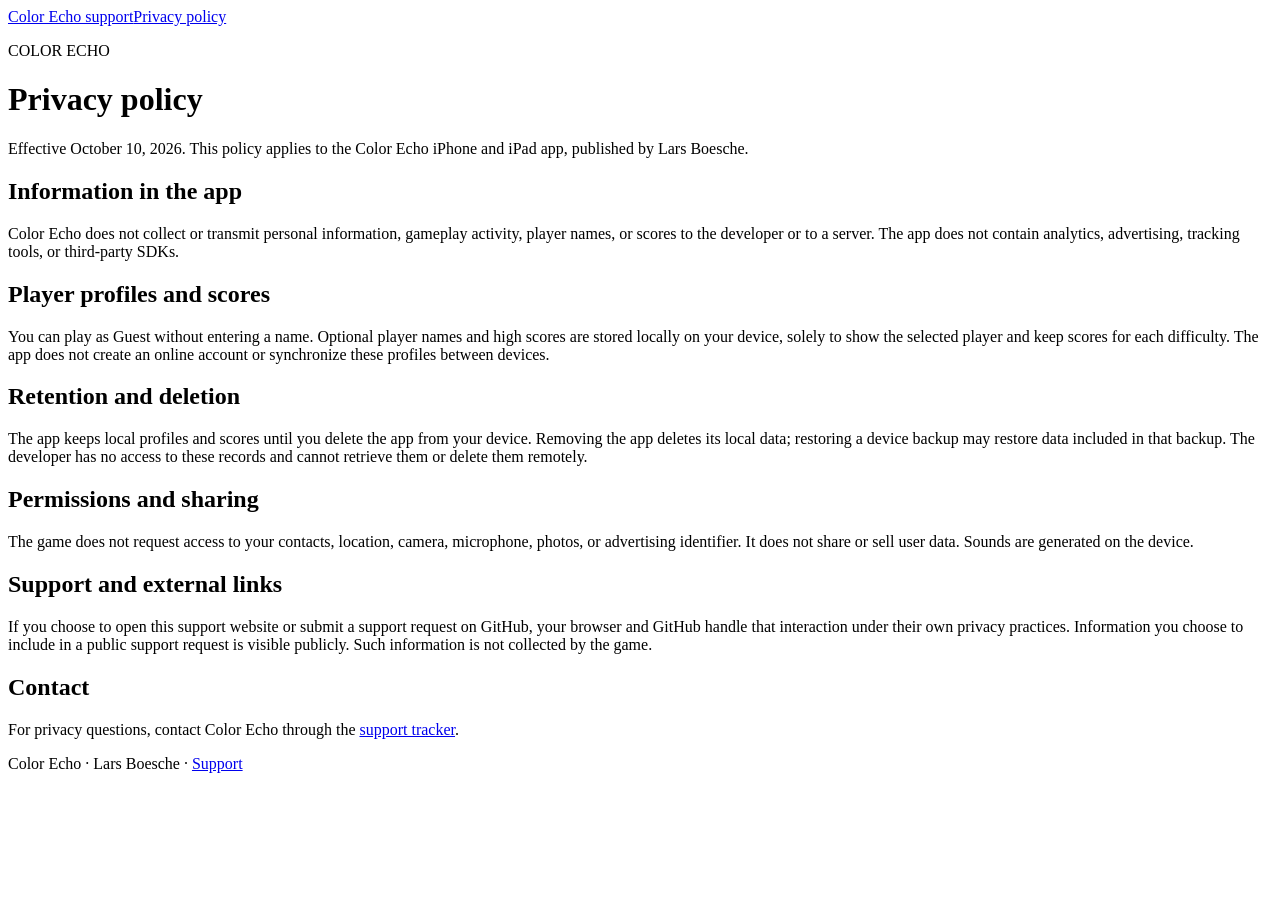
==== privacy.html @ bf8defc1 "Publish Color Echo privacy.html" ====
<!doctype html>
<html lang="en"><head><meta charset="utf-8"><meta name="viewport" content="width=device-width, initial-scale=1"><title>Color Echo — Privacy Policy</title><meta name="description" content="Color Echo stores player names and scores on your device and does not collect or transmit them."><link rel="stylesheet" href="style.css"></head><body><main>
<nav><a href="index.html">Color Echo support</a><a href="privacy.html" aria-current="page">Privacy policy</a></nav>
<p class="eyebrow">COLOR ECHO</p><h1>Privacy policy</h1><p>Effective October 10, 2026. This policy applies to the Color Echo iPhone and iPad app, published by Lars Boesche.</p>
<h2>Information in the app</h2><p>Color Echo does not collect or transmit personal information, gameplay activity, player names, or scores to the developer or to a server. The app does not contain analytics, advertising, tracking tools, or third-party SDKs.</p>
<h2>Player profiles and scores</h2><p>You can play as Guest without entering a name. Optional player names and high scores are stored locally on your device, solely to show the selected player and keep scores for each difficulty. The app does not create an online account or synchronize these profiles between devices.</p>
<h2>Retention and deletion</h2><p>The app keeps local profiles and scores until you delete the app from your device. Removing the app deletes its local data; restoring a device backup may restore data included in that backup. The developer has no access to these records and cannot retrieve them or delete them remotely.</p>
<h2>Permissions and sharing</h2><p>The game does not request access to your contacts, location, camera, microphone, photos, or advertising identifier. It does not share or sell user data. Sounds are generated on the device.</p>
<h2>Support and external links</h2><p>If you choose to open this support website or submit a support request on GitHub, your browser and GitHub handle that interaction under their own privacy practices. Information you choose to include in a public support request is visible publicly. Such information is not collected by the game.</p>
<h2>Contact</h2><p>For privacy questions, contact Color Echo through the <a href="https://github.com/space4092/color-echo-support/issues">support tracker</a>.</p>
<footer>Color Echo · Lars Boesche · <a href="index.html">Support</a></footer>
</main></body></html>
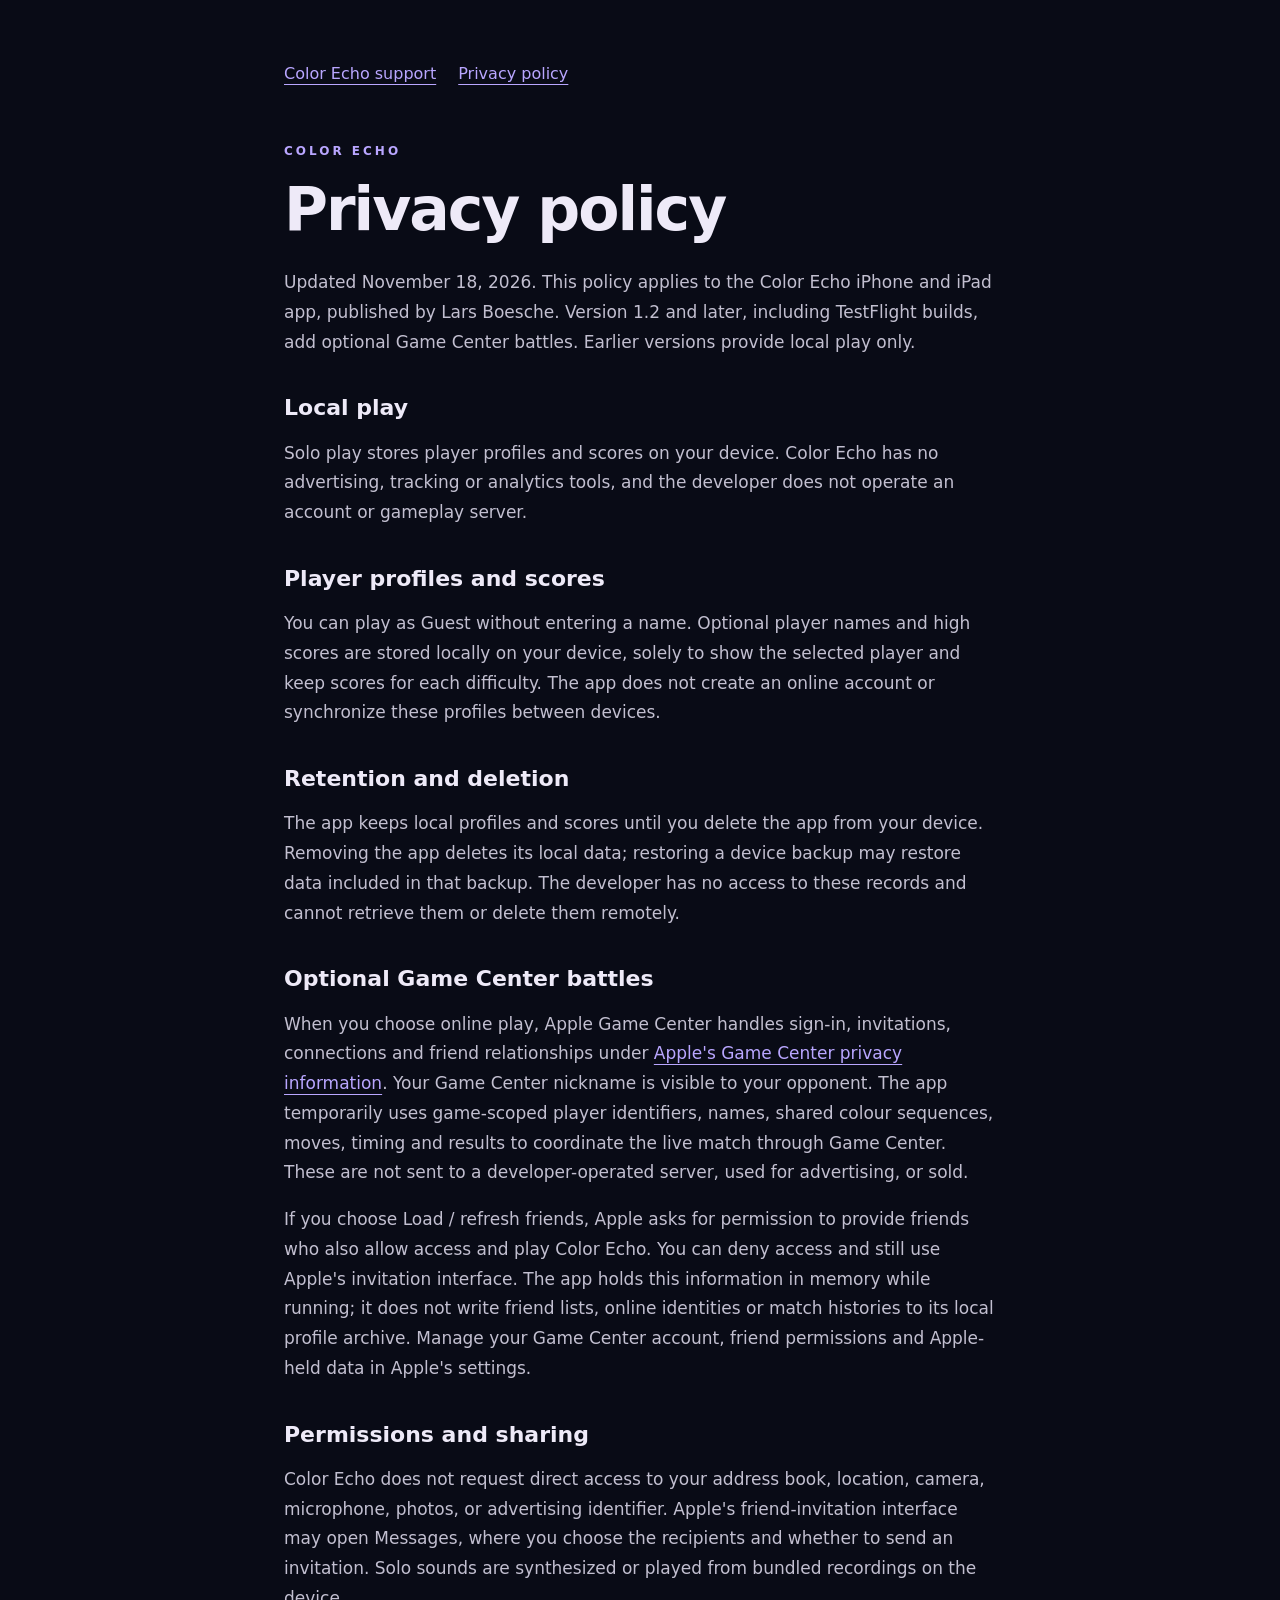
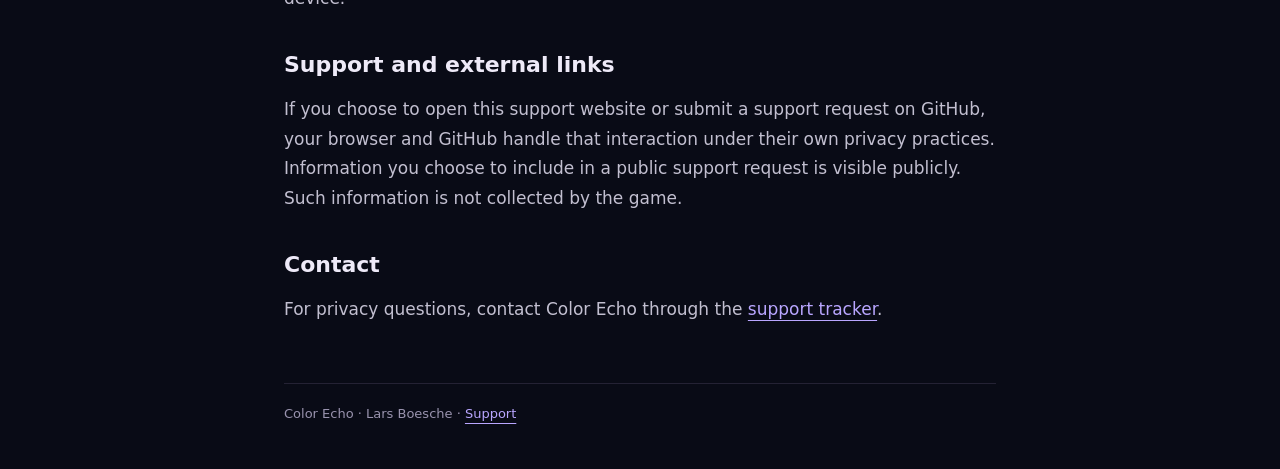
==== commit 8421314f: "Publish Color Echo privacy.html" ====
--- a/privacy.html
+++ b/privacy.html
@@ -1,11 +1,12 @@
 <!doctype html>
-<html lang="en"><head><meta charset="utf-8"><meta name="viewport" content="width=device-width, initial-scale=1"><title>Color Echo — Privacy Policy</title><meta name="description" content="Color Echo stores player names and scores on your device and does not collect or transmit them."><link rel="stylesheet" href="style.css"></head><body><main>
+<html lang="en"><head><meta charset="utf-8"><meta name="viewport" content="width=device-width, initial-scale=1"><title>Color Echo — Privacy Policy</title><meta name="description" content="Privacy information for Color Echo local play and optional Game Center battles."><link rel="stylesheet" href="style.css"></head><body><main>
 <nav><a href="index.html">Color Echo support</a><a href="privacy.html" aria-current="page">Privacy policy</a></nav>
-<p class="eyebrow">COLOR ECHO</p><h1>Privacy policy</h1><p>Effective October 10, 2026. This policy applies to the Color Echo iPhone and iPad app, published by Lars Boesche.</p>
-<h2>Information in the app</h2><p>Color Echo does not collect or transmit personal information, gameplay activity, player names, or scores to the developer or to a server. The app does not contain analytics, advertising, tracking tools, or third-party SDKs.</p>
+<p class="eyebrow">COLOR ECHO</p><h1>Privacy policy</h1><p>Updated November 18, 2026. This policy applies to the Color Echo iPhone and iPad app, published by Lars Boesche. Version 1.2 and later, including TestFlight builds, add optional Game Center battles. Earlier versions provide local play only.</p>
+<h2>Local play</h2><p>Solo play stores player profiles and scores on your device. Color Echo has no advertising, tracking or analytics tools, and the developer does not operate an account or gameplay server.</p>
 <h2>Player profiles and scores</h2><p>You can play as Guest without entering a name. Optional player names and high scores are stored locally on your device, solely to show the selected player and keep scores for each difficulty. The app does not create an online account or synchronize these profiles between devices.</p>
 <h2>Retention and deletion</h2><p>The app keeps local profiles and scores until you delete the app from your device. Removing the app deletes its local data; restoring a device backup may restore data included in that backup. The developer has no access to these records and cannot retrieve them or delete them remotely.</p>
-<h2>Permissions and sharing</h2><p>The game does not request access to your contacts, location, camera, microphone, photos, or advertising identifier. It does not share or sell user data. Sounds are generated on the device.</p>
+<h2>Optional Game Center battles</h2><p>When you choose online play, Apple Game Center handles sign-in, invitations, connections and friend relationships under <a href="https://www.apple.com/legal/privacy/data/en/game-center/">Apple's Game Center privacy information</a>. Your Game Center nickname is visible to your opponent. The app temporarily uses game-scoped player identifiers, names, shared colour sequences, moves, timing and results to coordinate the live match through Game Center. These are not sent to a developer-operated server, used for advertising, or sold.</p><p>If you choose Load / refresh friends, Apple asks for permission to provide friends who also allow access and play Color Echo. You can deny access and still use Apple's invitation interface. The app holds this information in memory while running; it does not write friend lists, online identities or match histories to its local profile archive. Manage your Game Center account, friend permissions and Apple-held data in Apple's settings.</p>
+<h2>Permissions and sharing</h2><p>Color Echo does not request direct access to your address book, location, camera, microphone, photos, or advertising identifier. Apple's friend-invitation interface may open Messages, where you choose the recipients and whether to send an invitation. Solo sounds are synthesized or played from bundled recordings on the device.</p>
 <h2>Support and external links</h2><p>If you choose to open this support website or submit a support request on GitHub, your browser and GitHub handle that interaction under their own privacy practices. Information you choose to include in a public support request is visible publicly. Such information is not collected by the game.</p>
 <h2>Contact</h2><p>For privacy questions, contact Color Echo through the <a href="https://github.com/space4092/color-echo-support/issues">support tracker</a>.</p>
 <footer>Color Echo · Lars Boesche · <a href="index.html">Support</a></footer>
--- a/style.css
+++ b/style.css
@@ -0,0 +1 @@
+:root{color-scheme:dark;font-family:system-ui,-apple-system,BlinkMacSystemFont,"Segoe UI",sans-serif;background:#090b16;color:#eeeaf8}*{box-sizing:border-box}body{margin:0}main{max-width:760px;margin:auto;padding:64px 24px 48px}nav{display:flex;gap:22px;flex-wrap:wrap;margin-bottom:58px}a{color:#b9a6ff;text-underline-offset:5px}h1{font-size:clamp(36px,8vw,60px);letter-spacing:-2px;margin:12px 0 24px}h2{font-size:22px;margin-top:38px}p,li{font-size:17px;line-height:1.75;color:#c2bfd0}.eyebrow{color:#b9a6ff;font-size:12px;font-weight:700;letter-spacing:3px}.pads{display:flex;gap:12px;margin:30px 0}.pads span{width:44px;height:44px;border-radius:12px;background:var(--c);box-shadow:0 0 25px color-mix(in srgb,var(--c) 16%,transparent)}footer{margin-top:58px;border-top:1px solid #242234;padding-top:22px;font-size:13px;color:#9993ae}.button{display:inline-block;text-decoration:none;padding:13px 20px;border-radius:12px;background:#b9a6ff;color:#090b16;font-weight:700}
